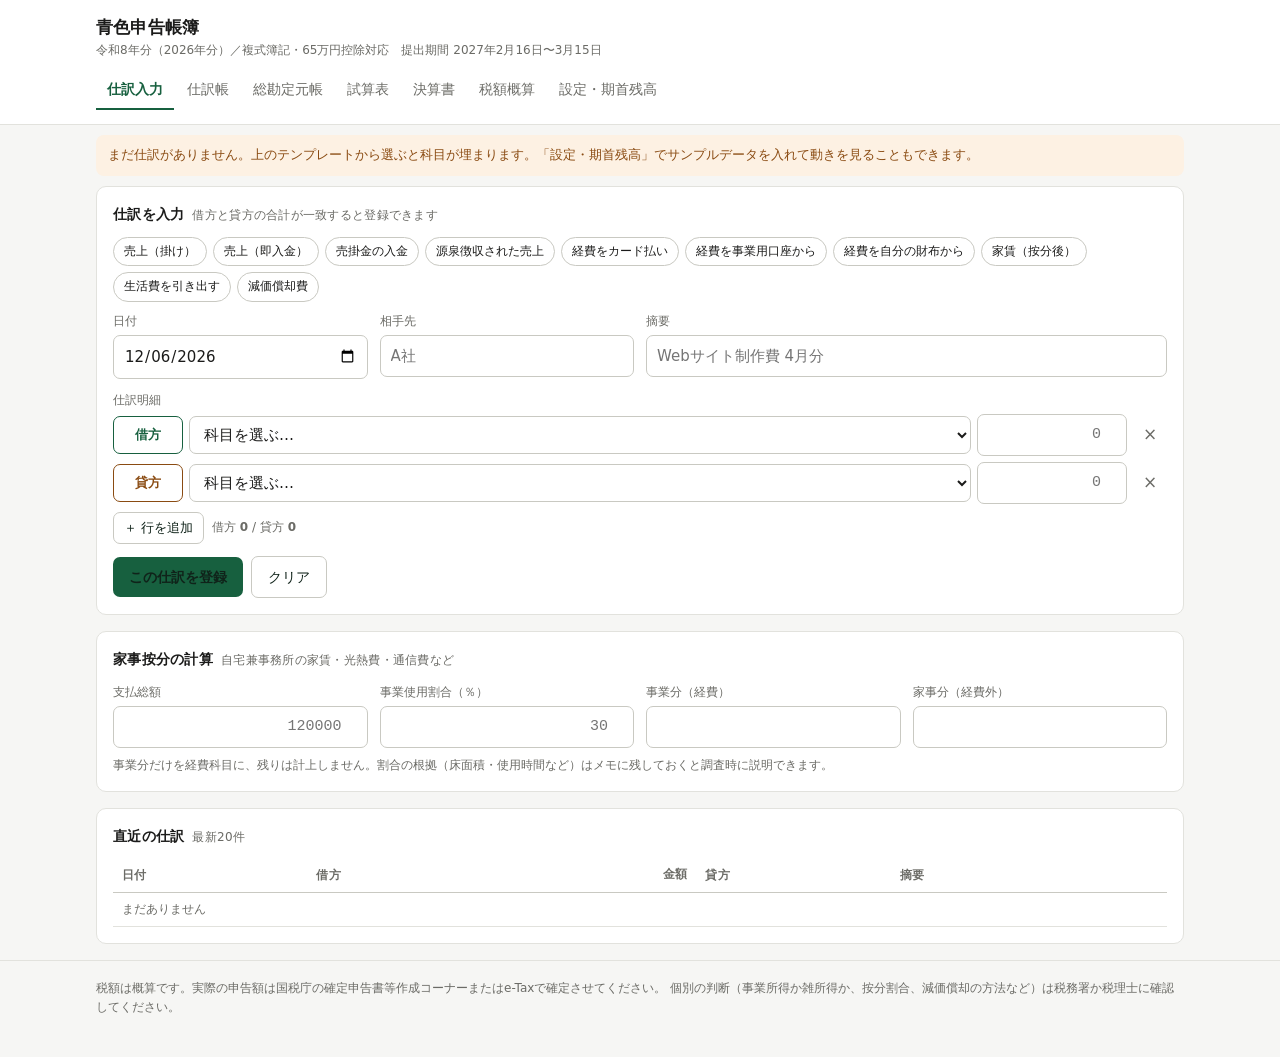
==== aoiro/index.html @ 86df0f0d "Add 青色申告 double-entry bookkeeping app 複式簿記で記帳し、青色申告決算書と所得税の概算まで出す静的ツールを aoiro/ に追加し、ルートページからリンクした。  " ====
<!DOCTYPE html>
<html lang="ja" >
<head>
<meta charset="UTF-8">
<meta name="viewport" content="width=device-width, initial-scale=1.0">
<title>青色申告帳簿</title>
<meta name="description" content="複式簿記で記帳して、青色申告決算書と所得税の概算まで出す個人事業用の帳簿ツール。">
<link rel="stylesheet" href="style.css">
</head>
<body>
<header class="top">
  <div class="wrap">
    <h1>青色申告帳簿 <small>令和8年分（2026年分）／複式簿記・65万円控除対応　提出期間 2027年2月16日〜3月15日</small></h1>
    <nav class="tabs" role="tablist">
      <button role="tab" data-pane="input"  aria-selected="true">仕訳入力</button>
      <button role="tab" data-pane="journal">仕訳帳</button>
      <button role="tab" data-pane="ledger">総勘定元帳</button>
      <button role="tab" data-pane="trial">試算表</button>
      <button role="tab" data-pane="stmt">決算書</button>
      <button role="tab" data-pane="tax">税額概算</button>
      <button role="tab" data-pane="setup">設定・期首残高</button>
    </nav>
  </div>
</header>

<main class="wrap">

<!-- ============ 仕訳入力 ============ -->
<section class="pane" id="pane-input">
  <div id="healthBox"></div>

  <div class="card">
    <h2>仕訳を入力<span class="sub">借方と貸方の合計が一致すると登録できます</span></h2>
    <div class="tmpl" id="tmplBox"></div>
    <div class="grid g4">
      <div><label class="f" for="inDate">日付</label><input type="date" id="inDate"></div>
      <div><label class="f" for="inPartner">相手先</label><input type="text" id="inPartner" placeholder="A社"></div>
      <div style="grid-column:span 2"><label class="f" for="inMemo">摘要</label><input type="text" id="inMemo" placeholder="Webサイト制作費 4月分"></div>
    </div>
    <div style="margin-top:12px">
      <label class="f">仕訳明細</label>
      <div class="lines" id="lineBox"></div>
      <div class="row" style="margin-top:8px">
        <button class="btn ghost sm" id="addLine">＋ 行を追加</button>
        <span class="hint" id="lineSum"></span>
      </div>
    </div>
    <div id="entryMsg"></div>
    <div class="row" style="margin-top:12px">
      <button class="btn" id="saveEntry">この仕訳を登録</button>
      <button class="btn ghost" id="clearEntry">クリア</button>
      <span class="hint right" id="editingNote"></span>
    </div>
  </div>

  <div class="card">
    <h2>家事按分の計算<span class="sub">自宅兼事務所の家賃・光熱費・通信費など</span></h2>
    <div class="grid g4">
      <div><label class="f" for="abTotal">支払総額</label><input type="number" id="abTotal" class="num" placeholder="120000"></div>
      <div><label class="f" for="abRate">事業使用割合（％）</label><input type="number" id="abRate" class="num" placeholder="30"></div>
      <div><label class="f">事業分（経費）</label><input type="text" id="abBiz" class="num" readonly></div>
      <div><label class="f">家事分（経費外）</label><input type="text" id="abHome" class="num" readonly></div>
    </div>
    <p class="hint" style="margin:8px 0 0">事業分だけを経費科目に、残りは計上しません。割合の根拠（床面積・使用時間など）はメモに残しておくと調査時に説明できます。</p>
  </div>

  <div class="card">
    <h2>直近の仕訳<span class="sub">最新20件</span></h2>
    <div class="scroll"><table id="recentTbl"></table></div>
  </div>
</section>

<!-- ============ 仕訳帳 ============ -->
<section class="pane" id="pane-journal" hidden>
  <div class="card">
    <h2>仕訳帳</h2>
    <div class="row" style="margin-bottom:10px">
      <input type="text" id="jSearch" placeholder="摘要・相手先・科目で検索" style="max-width:280px">
      <select id="jMonth" style="max-width:150px"></select>
      <button class="btn ghost sm" id="exportCsv">CSVを書き出す</button>
      <label class="btn ghost sm" for="importCsv" style="cursor:pointer">CSVを読み込む</label>
      <input type="file" id="importCsv" accept=".csv,text/csv" hidden>
      <span class="hint right" id="jCount"></span>
    </div>
    <div id="csvMsg"></div>
    <div class="scroll"><table id="journalTbl"></table></div>
  </div>
  <details class="help">
    <summary>CSVの形式</summary>
    <p class="hint">1行＝仕訳1明細。列は <code>日付,借方科目,借方金額,貸方科目,貸方金額,摘要,相手先,仕訳番号</code>。
    複合仕訳は同じ仕訳番号で複数行にします。科目は名称（例：通信費）またはコード（例：605）。
    金額はカンマなしの数値。他社の会計ソフトから出した明細も、この列順に並べ替えれば読み込めます。</p>
  </details>
</section>

<!-- ============ 総勘定元帳 ============ -->
<section class="pane" id="pane-ledger" hidden>
  <div class="card">
    <h2>総勘定元帳</h2>
    <div class="row" style="margin-bottom:10px">
      <select id="ledgerAc" style="max-width:260px"></select>
      <span class="hint">期首残高は「設定・期首残高」で入れます</span>
    </div>
    <div class="scroll"><table id="ledgerTbl"></table></div>
  </div>
</section>

<!-- ============ 試算表 ============ -->
<section class="pane" id="pane-trial" hidden>
  <div class="card">
    <h2>合計残高試算表</h2>
    <div id="trialMsg"></div>
    <div class="scroll"><table id="trialTbl"></table></div>
  </div>
</section>

<!-- ============ 決算書 ============ -->
<section class="pane" id="pane-stmt" hidden>
  <div class="card">
    <h2>損益計算書<span class="sub">青色申告決算書 1ページ目に対応</span></h2>
    <div class="scroll"><table id="plTbl"></table></div>
    <p class="src">決算書の行番号（①㉜㊸など）は様式が年によって動くため表示していません。転記するときは国税庁の様式の見出し名で突き合わせてください。</p>
  </div>
  <div class="card">
    <h2>貸借対照表<span class="sub">青色申告決算書 4ページ目に対応</span></h2>
    <div id="bsMsg"></div>
    <div class="scroll"><table id="bsTbl"></table></div>
  </div>
  <div class="row"><button class="btn ghost" onclick="window.print()">印刷 / PDFで保存</button></div>
</section>

<!-- ============ 税額概算 ============ -->
<section class="pane" id="pane-tax" hidden>
  <div class="card">
    <h2>給与と事業所得を合算した概算<span class="sub">令和8年分の控除額で計算</span></h2>
    <div class="grid g3">
      <div><label class="f" for="txKyuyo">給与の収入金額（源泉徴収票の支払金額）</label><input type="number" id="txKyuyo" class="num"></div>
      <div><label class="f" for="txGensen">源泉徴収税額（給与）</label><input type="number" id="txGensen" class="num"></div>
      <div><label class="f" for="txShakai">社会保険料控除（給与＋国民年金等）</label><input type="number" id="txShakai" class="num"></div>
      <div><label class="f" for="txIdeco">小規模企業共済等掛金（iDeCo等）</label><input type="number" id="txIdeco" class="num"></div>
      <div><label class="f" for="txSeimei">生命保険料控除</label><input type="number" id="txSeimei" class="num"></div>
      <div><label class="f" for="txIryo">医療費控除</label><input type="number" id="txIryo" class="num"></div>
      <div><label class="f" for="txKifu">寄附金控除</label><input type="number" id="txKifu" class="num"></div>
      <div><label class="f" for="txOther">その他の所得控除（配偶者・扶養など）</label><input type="number" id="txOther" class="num"></div>
      <div><label class="f" for="txYotei">予定納税額</label><input type="number" id="txYotei" class="num"></div>
    </div>
    <p class="hint" style="margin:10px 0 0">事業所得は帳簿から自動で入ります。所得控除の額は源泉徴収票と控除証明書の数字をそのまま入れてください。</p>
  </div>
  <div class="card">
    <h2>結果</h2>
    <div class="kpi" id="taxKpi"></div>
    <div class="scroll" style="margin-top:14px"><table id="taxTbl"></table></div>
    <div id="taxMsg"></div>
    <p class="src">出典：国税庁タックスアンサー
      <a href="https://www.nta.go.jp/taxes/shiraberu/taxanswer/shotoku/1199.htm">No.1199 基礎控除</a>／
      <a href="https://www.nta.go.jp/taxes/shiraberu/taxanswer/shotoku/1410.htm">No.1410 給与所得控除</a>／
      <a href="https://www.nta.go.jp/taxes/shiraberu/taxanswer/shotoku/2072.htm">No.2072 青色申告特別控除</a>／
      <a href="https://www.nta.go.jp/taxes/shiraberu/taxanswer/shotoku/2260.htm">No.2260 所得税の税率</a>（令和8年4月1日現在法令等）
    </p>
  </div>
</section>

<!-- ============ 設定 ============ -->
<section class="pane" id="pane-setup" hidden>
  <div class="card">
    <h2>基本設定</h2>
    <div class="grid g3">
      <div><label class="f" for="stName">氏名</label><input type="text" id="stName"></div>
      <div><label class="f" for="stYago">屋号</label><input type="text" id="stYago"></div>
      <div><label class="f" for="stJob">事業の種類</label><input type="text" id="stJob" placeholder="ソフトウェア開発"></div>
      <div>
        <label class="f" for="stAoiro">青色申告特別控除</label>
        <select id="stAoiro">
          <option value="65">65万円（複式簿記＋e-Tax送信 または 優良な電子帳簿保存＋届出書）</option>
          <option value="55">55万円（複式簿記・書面提出）</option>
          <option value="10">10万円（簡易簿記など）</option>
        </select>
      </div>
      <div><label class="f" for="stYear">対象年</label><input type="number" id="stYear" class="num" value="2026"></div>
    </div>
    <div id="aoiroNote"></div>
  </div>

  <div class="card">
    <h2>期首残高<span class="sub">1月1日時点の残高。開業初年度なら元入金と現金・預金だけでも可</span></h2>
    <div class="scroll"><table id="openTbl"></table></div>
    <div id="openMsg"></div>
  </div>

  <div class="card">
    <h2>データの保管</h2>
    <p class="hint" style="margin-top:0">入力したデータはこのブラウザの中（localStorage）にだけ保存されます。サーバーには送られません。
    ブラウザのデータを消すと失われるので、定期的にJSONを書き出して手元に保存してください。
    帳簿書類の保存期間は原則7年です。</p>
    <div class="row">
      <button class="btn ghost sm" id="expJson">JSONを書き出す（バックアップ）</button>
      <label class="btn ghost sm" for="impJson" style="cursor:pointer">JSONを読み込む</label>
      <input type="file" id="impJson" accept=".json,application/json" hidden>
      <button class="btn ghost sm" id="loadDemo">サンプルデータを入れる</button>
      <button class="btn danger sm right" id="wipe">全データを削除</button>
    </div>
    <div id="dataMsg"></div>
  </div>
</section>

</main>

<footer class="ft"><div class="wrap">
  税額は概算です。実際の申告額は国税庁の確定申告書等作成コーナーまたはe-Taxで確定させてください。
  個別の判断（事業所得か雑所得か、按分割合、減価償却の方法など）は税務署か税理士に確認してください。
</div></footer>

<script src="accounts.js"></script>
<script src="tax.js"></script>
<script src="ledger.js"></script>
<script src="app.js"></script>
</body>
</html>
---- aoiro/style.css ----
:root{
  --bg:#f6f6f4; --panel:#fff; --ink:#1b1b1a; --muted:#6b6b66;
  --line:#e2e2dd; --line-strong:#c9c9c2;
  --accent:#17603f; --accent-soft:#e8f1ec;
  --warn:#8a4b12; --warn-soft:#fdf1e3;
  --bad:#9b2226; --bad-soft:#fbeceb;
  --mono:ui-monospace,SFMono-Regular,Menlo,"Courier New",monospace;
  --sans:system-ui,-apple-system,"Hiragino Kaku Gothic ProN","Noto Sans JP","Yu Gothic UI",sans-serif;
}
@media (prefers-color-scheme:dark){
  :root:not([data-theme="light"]){
    --bg:#15171a; --panel:#1d2024; --ink:#e8e8e4; --muted:#9a9a94;
    --line:#2d3136; --line-strong:#3c4147;
    --accent:#6fcf9b; --accent-soft:#1b2d25;
    --warn:#e0a86a; --warn-soft:#2d2518;
    --bad:#f08a86; --bad-soft:#2d1b1c;
  }
}
*{box-sizing:border-box}
html,body{margin:0}
body{
  background:var(--bg); color:var(--ink); font-family:var(--sans);
  font-size:15px; line-height:1.6; -webkit-text-size-adjust:100%;
}
header.top{
  background:var(--panel); border-bottom:1px solid var(--line);
  padding:14px 16px; position:sticky; top:0; z-index:20;
}
.wrap{max-width:1120px; margin:0 auto; padding:0 16px}
h1{font-size:17px; margin:0; letter-spacing:.01em}
h1 small{display:block; font-weight:400; font-size:12px; color:var(--muted); letter-spacing:0}
nav.tabs{display:flex; gap:2px; overflow-x:auto; margin-top:12px; scrollbar-width:thin}
nav.tabs button{
  flex:0 0 auto; background:none; border:none; border-bottom:2px solid transparent;
  color:var(--muted); font:inherit; font-size:13.5px; padding:7px 11px; cursor:pointer; white-space:nowrap;
}
nav.tabs button:hover{color:var(--ink)}
nav.tabs button[aria-selected="true"]{color:var(--accent); border-bottom-color:var(--accent); font-weight:600}
main{padding:20px 0 64px}
section.pane[hidden]{display:none}
.card{
  background:var(--panel); border:1px solid var(--line); border-radius:10px;
  padding:16px; margin-bottom:16px;
}
.card>h2{font-size:14px; margin:0 0 12px; letter-spacing:.02em}
.card>h2 .sub{font-weight:400; color:var(--muted); font-size:12px; margin-left:8px}
.grid{display:grid; gap:12px}
.g2{grid-template-columns:repeat(2,minmax(0,1fr))}
.g3{grid-template-columns:repeat(3,minmax(0,1fr))}
.g4{grid-template-columns:repeat(4,minmax(0,1fr))}
@media(max-width:760px){.g2,.g3,.g4{grid-template-columns:1fr}}
label.f{display:block; font-size:12px; color:var(--muted); margin-bottom:4px}
input,select,textarea,button{font:inherit}
input[type=text],input[type=date],input[type=number],select,textarea{
  width:100%; padding:8px 10px; border:1px solid var(--line-strong); border-radius:7px;
  background:var(--panel); color:var(--ink);
}
input[type=number],input.num{text-align:right; font-family:var(--mono); font-variant-numeric:tabular-nums}
input:focus,select:focus,textarea:focus{outline:2px solid var(--accent); outline-offset:-1px; border-color:var(--accent)}
.btn{
  background:var(--accent); color:#fff; border:none; border-radius:7px;
  padding:9px 16px; cursor:pointer; font-size:14px; font-weight:600;
}
:root:not([data-theme="light"]) .btn{color:#10231a}
@media (prefers-color-scheme:dark){:root:not([data-theme="light"]) .btn{color:#10231a}}
.btn:hover{filter:brightness(1.08)}
.btn.ghost{background:none; color:var(--accent); border:1px solid var(--line-strong); font-weight:500}
.btn.sm{padding:5px 10px; font-size:12.5px; font-weight:500}
.btn.danger{background:none; color:var(--bad); border:1px solid var(--line-strong); font-weight:500}
.row{display:flex; gap:8px; flex-wrap:wrap; align-items:center}
.right{margin-left:auto}
table{width:100%; border-collapse:collapse; font-size:13.5px}
th,td{padding:7px 9px; border-bottom:1px solid var(--line); text-align:left; vertical-align:top}
thead th{
  font-size:11.5px; color:var(--muted); font-weight:600; letter-spacing:.03em;
  border-bottom:1px solid var(--line-strong); white-space:nowrap;
}
td.n,th.n{text-align:right; font-family:var(--mono); font-variant-numeric:tabular-nums; white-space:nowrap}
tbody tr:hover{background:var(--accent-soft)}
tr.total td{font-weight:700; border-top:1px solid var(--line-strong); border-bottom:none; background:var(--accent-soft)}
tr.sub td{font-weight:600; background:color-mix(in srgb,var(--accent-soft) 50%, transparent)}
.scroll{overflow-x:auto; -webkit-overflow-scrolling:touch}
.kpi{display:grid; gap:10px; grid-template-columns:repeat(auto-fit,minmax(170px,1fr))}
.kpi .k{border:1px solid var(--line); border-radius:9px; padding:11px 13px; background:var(--panel)}
.kpi .k .lab{font-size:11.5px; color:var(--muted)}
.kpi .k .val{font-size:21px; font-family:var(--mono); font-variant-numeric:tabular-nums; margin-top:2px; letter-spacing:-.01em}
.kpi .k .note{font-size:11px; color:var(--muted); margin-top:2px}
.k.good .val{color:var(--accent)} .k.bad .val{color:var(--bad)}
.msg{border-radius:8px; padding:10px 12px; font-size:13px; margin:10px 0}
.msg.ok{background:var(--accent-soft); color:var(--accent)}
.msg.warn{background:var(--warn-soft); color:var(--warn)}
.msg.bad{background:var(--bad-soft); color:var(--bad)}
.msg ul{margin:4px 0 0; padding-left:20px}
.hint{font-size:12px; color:var(--muted)}
.pill{display:inline-block; font-size:11px; padding:1px 7px; border-radius:20px; background:var(--accent-soft); color:var(--accent); font-weight:600}
.pill.w{background:var(--warn-soft); color:var(--warn)}
.lines{display:grid; gap:6px}
.lineRow{display:grid; grid-template-columns:70px 1fr 150px 34px; gap:6px; align-items:center}
@media(max-width:620px){.lineRow{grid-template-columns:62px 1fr 110px 30px}}
.sideBtn{border:1px solid var(--line-strong); background:var(--panel); color:var(--ink); border-radius:7px; padding:8px 0; cursor:pointer; font-size:12.5px; font-weight:600}
.sideBtn[data-side="D"]{color:var(--accent); border-color:var(--accent)}
.sideBtn[data-side="C"]{color:var(--warn); border-color:var(--warn)}
.x{border:none; background:none; color:var(--muted); cursor:pointer; font-size:17px; line-height:1; padding:4px}
.x:hover{color:var(--bad)}
details.help{border:1px solid var(--line); border-radius:9px; padding:10px 13px; margin-bottom:12px; background:var(--panel)}
details.help summary{cursor:pointer; font-size:13px; font-weight:600; color:var(--accent)}
details.help[open] summary{margin-bottom:8px}
details.help p,details.help li{font-size:13px}
.src{font-size:11.5px; color:var(--muted); margin-top:10px}
.src a{color:var(--muted)}
.tmpl{display:flex; gap:6px; flex-wrap:wrap; margin-bottom:10px}
.tmpl button{font-size:12px; padding:4px 10px; border:1px solid var(--line-strong); background:var(--panel); color:var(--ink); border-radius:20px; cursor:pointer}
.tmpl button:hover{border-color:var(--accent); color:var(--accent)}
footer.ft{border-top:1px solid var(--line); padding:18px 0 40px; font-size:12px; color:var(--muted)}
@media print{
  header.top,nav.tabs,.tmpl,.btn,footer.ft,details.help{display:none !important}
  body{background:#fff; font-size:11px}
  .card{border:none; padding:0; margin-bottom:14px; break-inside:avoid}
  thead th{border-bottom:1px solid #000}
}
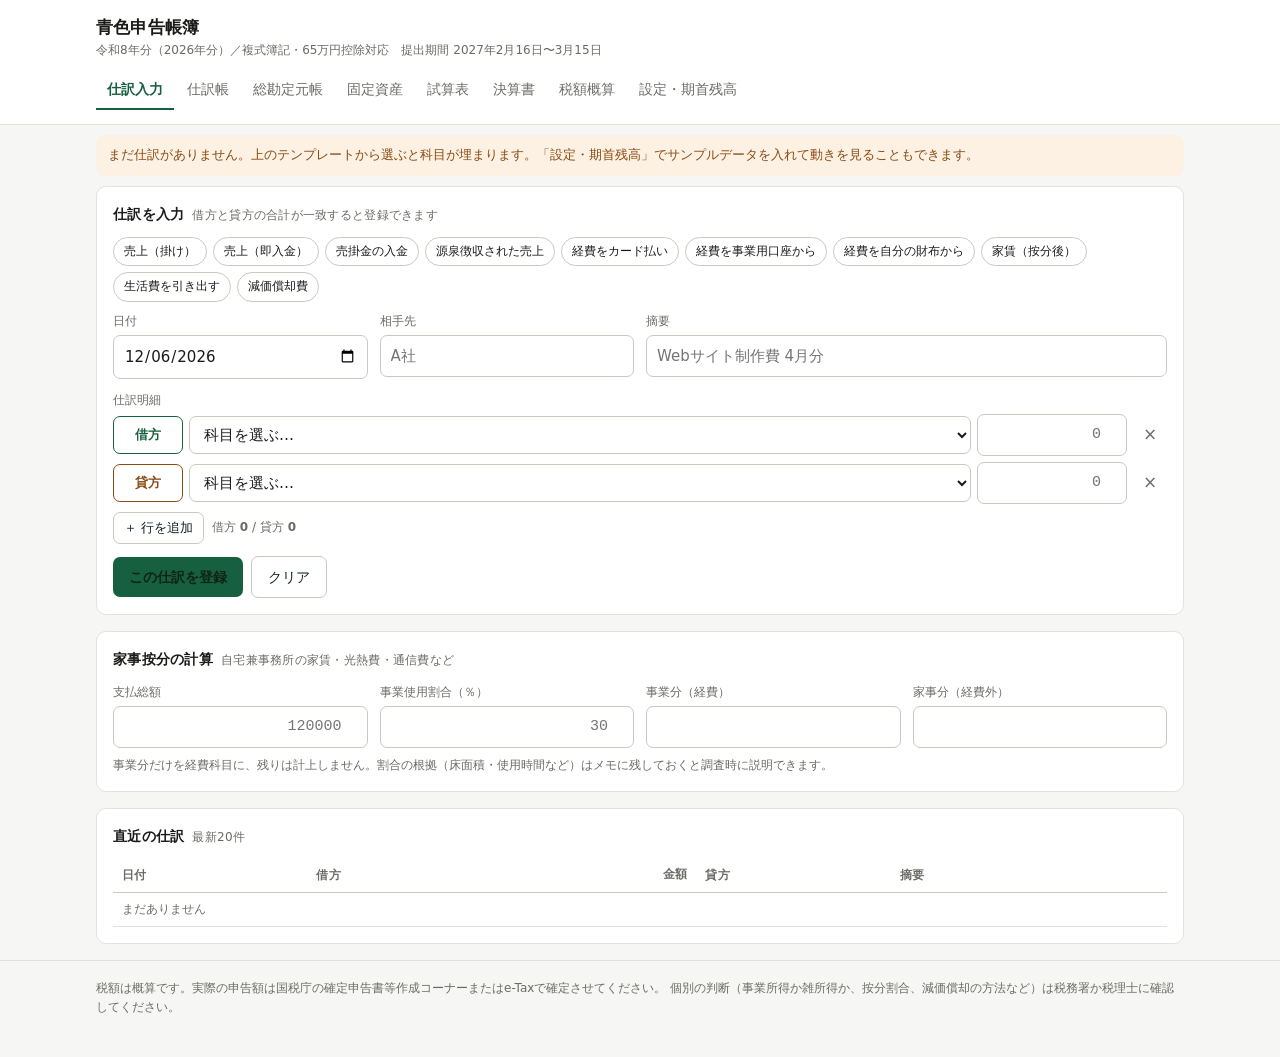
==== commit 55355295: "Add fixed asset register with automatic depreciation 固定資産タブを追加し、中古資産の耐用年数と月割りを自動計算するようにした。  - deprec" ====
--- a/aoiro/index.html
+++ b/aoiro/index.html
@@ -15,6 +15,7 @@
       <button role="tab" data-pane="input"  aria-selected="true">仕訳入力</button>
       <button role="tab" data-pane="journal">仕訳帳</button>
       <button role="tab" data-pane="ledger">総勘定元帳</button>
+      <button role="tab" data-pane="assets">固定資産</button>
       <button role="tab" data-pane="trial">試算表</button>
       <button role="tab" data-pane="stmt">決算書</button>
       <button role="tab" data-pane="tax">税額概算</button>
@@ -105,6 +106,67 @@
   </div>
 </section>
 
+<!-- ============ 固定資産 ============ -->
+<section class="pane" id="pane-assets" hidden>
+  <div class="card">
+    <h2>固定資産台帳<span class="sub">中古資産の耐用年数と月割りを自動で計算します</span></h2>
+    <div class="grid g3">
+      <div style="grid-column:span 2"><label class="f" for="asName">資産の名前</label><input type="text" id="asName" placeholder="日産ノート（中古）"></div>
+      <div><label class="f" for="asPreset">用途から耐用年数を選ぶ</label><select id="asPreset"></select></div>
+      <div><label class="f" for="asAcct">勘定科目</label><select id="asAcct"></select></div>
+      <div><label class="f" for="asDate">取得日</label><input type="date" id="asDate"></div>
+      <div><label class="f" for="asStart">業務供用日<span class="hint">（使い始めた日）</span></label><input type="date" id="asStart"></div>
+      <div><label class="f" for="asCost">取得価額（円）</label><input type="number" id="asCost" class="num" placeholder="450000"></div>
+      <div>
+        <label class="f" for="asUsed">新品／中古</label>
+        <select id="asUsed"><option value="0">新品</option><option value="1" selected>中古</option></select>
+      </div>
+      <div id="asRegWrap"><label class="f" for="asReg">初度登録・製造年月</label><input type="month" id="asReg"></div>
+      <div><label class="f" for="asLegal">法定耐用年数（年）</label><input type="number" id="asLegal" class="num" placeholder="6"></div>
+      <div><label class="f" for="asYears">使う耐用年数（年）<span class="hint">空欄なら自動</span></label><input type="number" id="asYears" class="num"></div>
+      <div><label class="f" for="asMethod">償却方法</label><select id="asMethod"></select></div>
+      <div><label class="f" for="asRatio">事業専用割合（％）</label><input type="number" id="asRatio" class="num" value="100"></div>
+      <div style="grid-column:span 2"><label class="f" for="asMemo">メモ<span class="hint">（按分の根拠など）</span></label><input type="text" id="asMemo" placeholder="週3日 営業訪問に使用。走行距離ベースで70%"></div>
+    </div>
+    <div id="asSuggest"></div>
+    <div class="row" style="margin-top:12px">
+      <button class="btn" id="asSave">台帳に登録</button>
+      <button class="btn ghost" id="asClear">クリア</button>
+      <span class="hint right" id="asEditing"></span>
+    </div>
+    <div id="asMsg"></div>
+  </div>
+
+  <div class="card">
+    <h2>登録した資産<span class="sub" id="asYearLabel"></span></h2>
+    <div class="scroll"><table id="asTbl"></table></div>
+    <div id="asTotal"></div>
+    <div class="row" style="margin-top:12px">
+      <button class="btn" id="asPost">当年の減価償却仕訳を作成・更新</button>
+      <span class="hint">12月31日付で「減価償却費 ／ 資産科目」の仕訳を作ります。家事分は事業主貸に振り替えます。</span>
+    </div>
+    <div id="asPostMsg"></div>
+  </div>
+
+  <div class="card" id="asSchedWrap" hidden>
+    <h2>償却スケジュール<span class="sub" id="asSchedName"></span></h2>
+    <div class="scroll"><table id="asSchedTbl"></table></div>
+  </div>
+
+  <details class="help">
+    <summary>計算の根拠</summary>
+    <p class="hint">
+      中古資産の耐用年数は簡便法です。法定耐用年数の全部を経過していれば「法定×20％」、一部なら「(法定−経過)＋経過×20％」。
+      1年未満は切り捨て、2年未満は2年になります（国税庁 No.5404）。<br>
+      年の途中で使い始めた資産は、計算した償却費に「業務に使った月数 ÷ 12」を掛けます（No.2106）。
+      一括償却資産と少額減価償却資産の特例には月割がありません。<br>
+      個人の法定償却方法は定額法です。定率法を使うには「減価償却資産の償却方法の届出書」を提出期限までに出す必要があります（No.2100）。<br>
+      少額減価償却資産の特例（措法28の2）の上限は、令和8年4月1日以後の取得で40万円未満、令和8年3月31日までの取得で30万円未満。青色申告者で年300万円までです（No.2100 注3）。
+      決算書の減価償却費の計算欄に、摘要として「措法28の2」と書きます。
+    </p>
+  </details>
+</section>
+
 <!-- ============ 試算表 ============ -->
 <section class="pane" id="pane-trial" hidden>
   <div class="card">
@@ -125,6 +187,10 @@
     <h2>貸借対照表<span class="sub">青色申告決算書 4ページ目に対応</span></h2>
     <div id="bsMsg"></div>
     <div class="scroll"><table id="bsTbl"></table></div>
+  </div>
+  <div class="card" id="depCard" hidden>
+    <h2>減価償却費の計算<span class="sub">青色申告決算書 3ページ目に対応</span></h2>
+    <div class="scroll"><table id="depTbl"></table></div>
   </div>
   <div class="row"><button class="btn ghost" onclick="window.print()">印刷 / PDFで保存</button></div>
 </section>
@@ -213,6 +279,7 @@
 <script src="accounts.js"></script>
 <script src="tax.js"></script>
 <script src="ledger.js"></script>
+<script src="depreciation.js"></script>
 <script src="app.js"></script>
 </body>
 </html>
